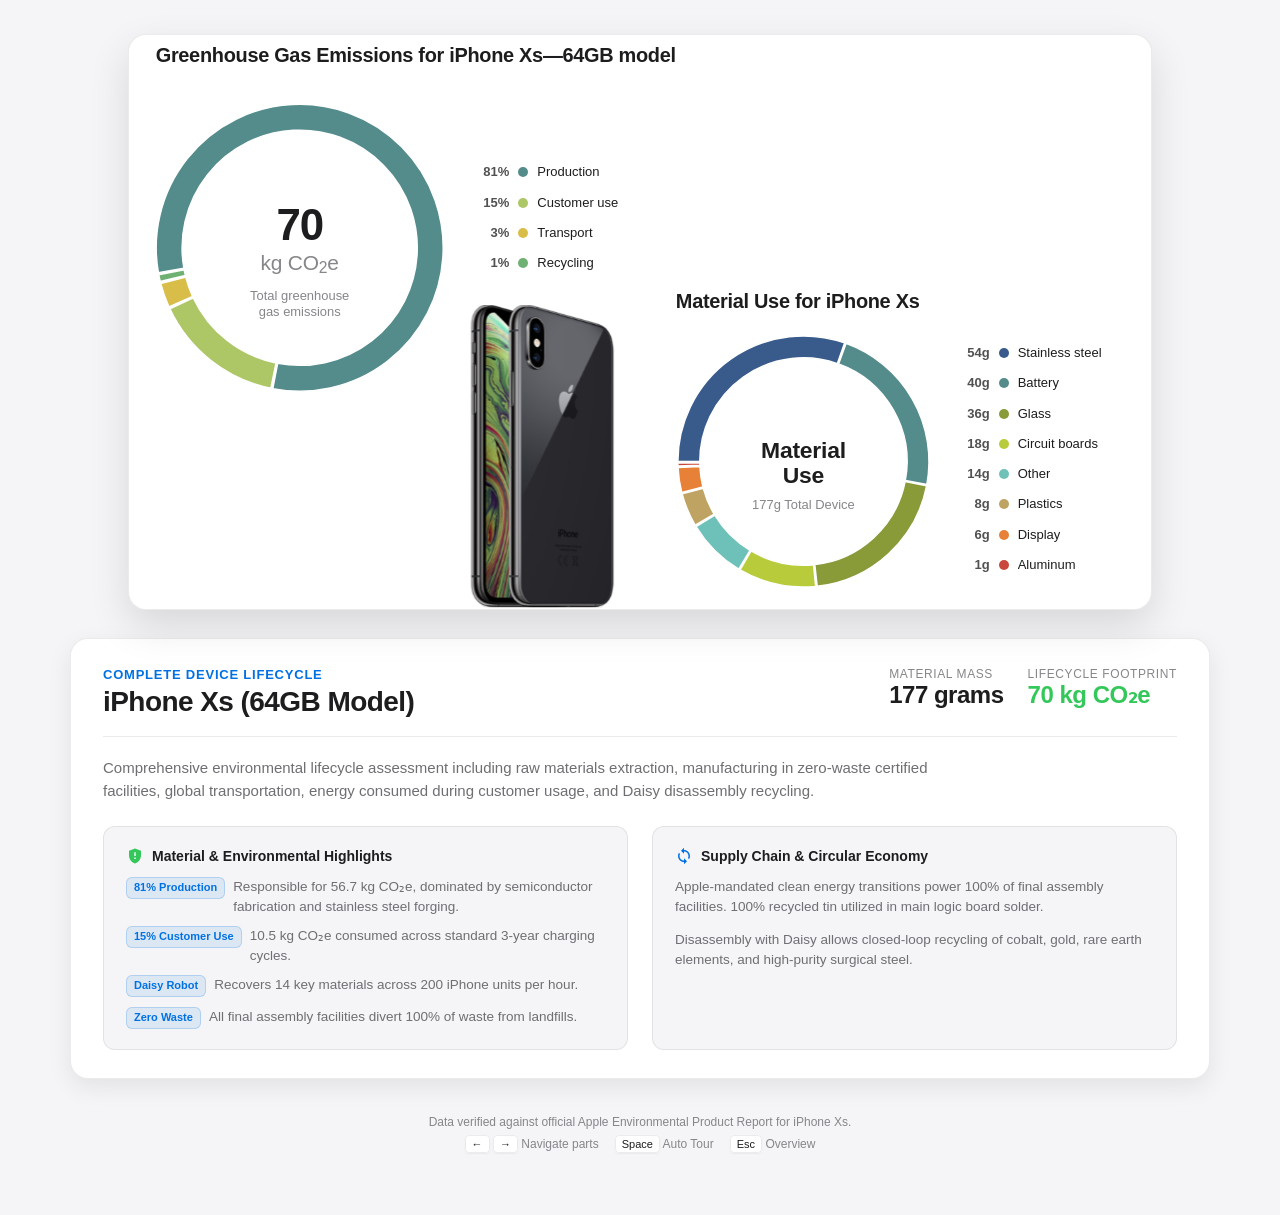
==== index.html @ a5cbe524 "feat: add interactive HTML environmental report page with SVG donut charts and phone hotspots" ====
<!DOCTYPE html>
<html lang="en">
<head>
  <meta charset="UTF-8" />
  <meta name="viewport" content="width=device-width, initial-scale=1.0" />
  <title>iPhone Xs Environmental Report — Interactive Lifecycle Assessment</title>
  <meta name="description" content="Interactive lifecycle greenhouse gas emissions and material use breakdown for iPhone Xs. Click various parts of the phone to inspect component impacts." />
  <link rel="stylesheet" href="css/style.css" />
</head>
<body>

  <!-- Main Interactive 16:9 Stage (Slide Presentation) -->
  <main class="stage-wrapper">
    <div class="stage-container" id="interactive-stage">
      <!-- High-resolution iPhone Xs hardware cutout -->
      <img class="stage-bg-image" src="assets/phone_cutout.png" alt="iPhone Xs hardware presentation cutout" />

      <!-- Interactive SVG vector layer -->
      <svg class="interactive-svg-layer" viewBox="0 0 1024 576" preserveAspectRatio="xMidYMid meet">
        <defs>
          <filter id="glow-effect" x="-20%" y="-20%" width="140%" height="140%">
            <feGaussianBlur stdDeviation="4" result="blur" />
            <feComposite in="SourceGraphic" in2="blur" operator="over" />
          </filter>
        </defs>

        <!-- Crisp Vector Chart Titles matching Apple slide typography -->
        <text class="svg-chart-title" x="26" y="27">Greenhouse Gas Emissions for iPhone Xs—64GB model</text>
        <text class="svg-chart-title" x="548" y="274">Material Use for iPhone Xs</text>

        <!-- Left Emissions Donut Chart -->
        <g id="emissions-chart-group"></g>
        <g id="emissions-center-text"></g>

        <!-- Right Materials Donut Chart -->
        <g id="materials-chart-group"></g>
        <g id="materials-center-text"></g>

        <!-- Dynamic Laser Leader Line -->
        <g id="leader-line-group"></g>

        <!-- Center Phone Interactive Clickable Contours (Hotspots) -->
        <g id="phone-hotspots-group"></g>
      </svg>

      <!-- HTML Interactive Legends Layer (Exact overlay positioning) -->
      <div class="stage-html-overlays">
        <div id="emissions-legend-container" class="legend-container" aria-label="Emissions breakdown legend">
          <!-- Populated by charts.js -->
        </div>

        <div id="materials-legend-container" class="legend-container" aria-label="Materials breakdown legend">
          <!-- Populated by charts.js -->
        </div>
      </div>

      <!-- Floating Hover Tooltip -->
      <div id="phone-part-tooltip" class="part-tooltip"></div>
    </div>
  </main>

  <!-- Deep Dive Component Inspector Drawer -->
  <section class="inspector-card" id="component-inspector" aria-live="polite">
    <header class="inspector-header">
      <div>
        <div class="inspector-category" id="inspector-category">Complete Device Lifecycle</div>
        <h2 class="inspector-title" id="inspector-title">iPhone Xs (64GB Model)</h2>
      </div>
      <div class="inspector-kpis">
        <div class="kpi-block">
          <span class="kpi-label">Material Mass</span>
          <span class="kpi-value" id="inspector-weight">177 grams</span>
        </div>
        <div class="kpi-block">
          <span class="kpi-label">Lifecycle Footprint</span>
          <span class="kpi-value" id="inspector-carbon" style="color: #34c759;">70 kg CO₂e</span>
        </div>
      </div>
    </header>

    <p class="inspector-desc" id="inspector-desc">
      Comprehensive environmental lifecycle assessment including raw materials extraction, manufacturing in zero-waste certified facilities, global transportation, energy consumed during customer usage, and Daisy disassembly recycling.
    </p>

    <div class="inspector-grid">
      <!-- Environmental & Material Highlights -->
      <div class="detail-section">
        <h3 class="section-heading">
          <svg width="18" height="18" viewBox="0 0 24 24" fill="#34c759">
            <path d="M12 2L4 5v6.09c0 5.05 3.41 9.76 8 10.91 4.59-1.15 8-5.86 8-10.91V5l-8-3zm1 14h-2v-2h2v2zm0-4h-2V7h2v5z"/>
          </svg>
          Material & Environmental Highlights
        </h3>
        <ul class="highlights-list" id="inspector-highlights">
          <!-- Populated dynamically -->
        </ul>
      </div>

      <!-- Manufacturing & Circular Economy -->
      <div class="detail-section">
        <h3 class="section-heading">
          <svg width="18" height="18" viewBox="0 0 24 24" fill="#0071e3">
            <path d="M12 4V1L8 5l4 4V6c3.31 0 6 2.69 6 6 0 1.01-.25 1.97-.7 2.8l1.46 1.46A7.93 7.93 0 0020 12c0-4.42-3.58-8-8-8zm0 14c-3.31 0-6-2.69-6-6 0-1.01.25-1.97.7-2.8L5.24 7.74A7.93 7.93 0 004 12c0 4.42 3.58 8 8 8v3l4-4-4-4v3z"/>
          </svg>
          Supply Chain & Circular Economy
        </h3>
        <p class="detail-paragraph" id="inspector-mfg">
          Apple-mandated clean energy transitions power 100% of final assembly facilities. 100% recycled tin utilized in main logic board solder.
        </p>
        <p class="detail-paragraph" id="inspector-circular">
          Disassembly with Daisy allows closed-loop recycling of cobalt, gold, rare earth elements, and high-purity surgical steel.
        </p>
      </div>
    </div>
  </section>

  <!-- Footer & Keyboard Navigation -->
  <footer class="app-footer">
    <p>Data verified against official Apple Environmental Product Report for iPhone Xs.</p>
    <div class="keyboard-hints">
      <span><kbd>←</kbd> <kbd>→</kbd> Navigate parts</span>
      <span><kbd>Space</kbd> Auto Tour</span>
      <span><kbd>Esc</kbd> Overview</span>
    </div>
  </footer>

  <!-- Scripts -->
  <script src="js/data.js"></script>
  <script src="js/charts.js"></script>
  <script src="js/phone-hotspots.js"></script>
  <script src="js/app.js"></script>
</body>
</html>
---- css/style.css ----
/* --------------------------------------------------------------------------
   Apple Environmental Report — iPhone Xs Interactive Lifecycle Experience
   Clean, modern Apple Design System with Glassmorphism and Micro-Animations
   -------------------------------------------------------------------------- */

:root {
  --apple-font: -apple-system, BlinkMacSystemFont, "SF Pro Display", "SF Pro Text", "Helvetica Neue", Helvetica, Arial, sans-serif;
  --bg-primary: #f5f5f7;
  --bg-card: #ffffff;
  --text-primary: #1d1d1f;
  --text-secondary: #6e6e73;
  --text-tertiary: #86868b;
  --apple-blue: #0071e3;
  --apple-blue-hover: #0077ed;
  --apple-green: #34c759;
  --border-light: rgba(0, 0, 0, 0.08);
  --shadow-sm: 0 2px 8px rgba(0, 0, 0, 0.04);
  --shadow-md: 0 8px 24px rgba(0, 0, 0, 0.08);
  --shadow-lg: 0 16px 40px rgba(0, 0, 0, 0.12);
  --stage-width: 1024px;
  --stage-height: 576px;
  --radius-lg: 18px;
  --radius-md: 12px;
  --radius-sm: 8px;
}

/* Studio OLED Dark Mode variables */
body.studio-dark-theme {
  --bg-primary: #0a0a0c;
  --bg-card: #151518;
  --text-primary: #f5f5f7;
  --text-secondary: #a1a1a6;
  --text-tertiary: #6e6e73;
  --border-light: rgba(255, 255, 255, 0.12);
  --shadow-md: 0 8px 30px rgba(0, 0, 0, 0.6);
}

* {
  box-sizing: border-box;
  margin: 0;
  padding: 0;
  -webkit-font-smoothing: antialiased;
}

body {
  font-family: var(--apple-font);
  background-color: var(--bg-primary);
  color: var(--text-primary);
  min-height: 100vh;
  display: flex;
  flex-direction: column;
  align-items: center;
  padding: 24px 16px 64px;
  transition: background-color 0.4s ease, color 0.4s ease;
}

/* ---------------- The Main Stage Canvas (Slide Presentation) ---------------- */
.stage-wrapper {
  width: 100%;
  max-width: 1040px;
  display: flex;
  justify-content: center;
  position: relative;
  margin: 10px auto 28px;
}

.stage-container {
  width: 100%;
  max-width: 1024px;
  aspect-ratio: 1024 / 576;
  position: relative;
  background: #ffffff;
  border-radius: var(--radius-lg);
  box-shadow: var(--shadow-lg);
  overflow: hidden;
  border: 1px solid var(--border-light);
  transition: all 0.35s ease;
}

body.studio-dark-theme .stage-container {
  background: #0f0f13;
  box-shadow: 0 20px 60px rgba(0, 0, 0, 0.8), 0 0 0 1px rgba(255, 255, 255, 0.1);
}

/* Base slide image */
.stage-bg-image {
  position: absolute;
  top: 0;
  left: 0;
  width: 100%;
  height: 100%;
  object-fit: contain;
  display: block;
  user-select: none;
  pointer-events: none;
  z-index: 1;
  transition: opacity 0.3s ease, filter 0.4s ease;
}

body.studio-dark-theme .stage-bg-image {
  filter: contrast(1.1) brightness(0.92);
}

/* Interactive SVG Layer */
.interactive-svg-layer {
  position: absolute;
  top: 0;
  left: 0;
  width: 100%;
  height: 100%;
  z-index: 5;
  pointer-events: none;
}

.interactive-svg-layer * {
  pointer-events: auto;
}

/* Backdrop Mask Plates for crisp SVG vector overlay */
.chart-mask-plate {
  fill: #ffffff;
  transition: fill 0.35s ease;
}

body.studio-dark-theme .chart-mask-plate {
  fill: #0f0f13;
}

/* Chart Title SVG Elements */
.svg-chart-title {
  font-family: var(--apple-font);
  font-size: 20px;
  font-weight: 600;
  letter-spacing: -0.015em;
  fill: var(--text-primary);
  transition: fill 0.35s ease;
}

body.studio-dark-theme .svg-chart-title {
  fill: #ffffff;
}

/* SVG Chart Slices */
.chart-slice {
  cursor: pointer;
  stroke: #ffffff;
  stroke-width: 1.5;
  transition: all 0.45s cubic-bezier(0.16, 1, 0.3, 1);
}

body.studio-dark-theme .chart-slice {
  stroke: #0f0f13;
}

.chart-slice:hover {
  filter: brightness(1.12) drop-shadow(0 0 8px rgba(0, 113, 227, 0.5));
}

.active-slice {
  stroke-width: 2.5;
  stroke: #ffffff;
  filter: drop-shadow(0 0 12px rgba(0, 113, 227, 0.65)) !important;
}

body.studio-dark-theme .active-slice {
  stroke: #0071e3;
}

/* Center Text Inside Donut Charts */
.chart-center-num {
  font-family: var(--apple-font);
  font-size: 44px;
  font-weight: 700;
  fill: #1d1d1f;
  letter-spacing: -0.03em;
  transition: fill 0.35s ease;
}

body.studio-dark-theme .chart-center-num {
  fill: #ffffff;
}

.chart-center-unit {
  font-family: var(--apple-font);
  font-size: 21px;
  font-weight: 500;
  fill: #86868b;
  letter-spacing: -0.01em;
}

.chart-center-title {
  font-family: var(--apple-font);
  font-size: 23px;
  font-weight: 600;
  fill: #1d1d1f;
  letter-spacing: -0.01em;
  transition: fill 0.35s ease;
}

body.studio-dark-theme .chart-center-title {
  fill: #ffffff;
}

.chart-center-sub {
  font-family: var(--apple-font);
  font-size: 13px;
  font-weight: 400;
  fill: #86868b;
}

.active-badge {
  font-weight: 600;
  fill: var(--apple-blue);
}

/* ---------------- Phone Hotspot Mesh Overlay ---------------- */
.phone-mesh-part {
  cursor: pointer;
  fill-opacity: 0.001; /* Invisible hit area by default */
  stroke-opacity: 0;
  stroke-width: 2.5;
  transition: all 0.3s cubic-bezier(0.16, 1, 0.3, 1);
}

.phone-mesh-part:hover,
.mesh-hovered {
  fill-opacity: 0.18 !important;
  stroke-opacity: 0.9 !important;
  filter: drop-shadow(0 0 10px currentColor);
}

.mesh-active {
  fill-opacity: 0.28 !important;
  stroke-opacity: 1 !important;
  stroke-width: 3.5 !important;
  filter: drop-shadow(0 0 16px currentColor) !important;
  animation: pulse-mesh 2.4s infinite ease-in-out;
}

@keyframes pulse-mesh {
  0% {
    fill-opacity: 0.24;
  }
  50% {
    fill-opacity: 0.42;
  }
  100% {
    fill-opacity: 0.24;
  }
}

/* ---------------- Part Hover Tooltip ---------------- */
.part-tooltip {
  position: absolute;
  pointer-events: none;
  opacity: 0;
  transform: translateY(6px);
  background: rgba(29, 29, 31, 0.88);
  backdrop-filter: blur(14px);
  -webkit-backdrop-filter: blur(14px);
  color: #ffffff;
  padding: 6px 14px;
  border-radius: 980px;
  font-size: 12px;
  font-weight: 500;
  display: flex;
  align-items: center;
  gap: 8px;
  box-shadow: 0 6px 20px rgba(0, 0, 0, 0.28);
  z-index: 100;
  transition: opacity 0.18s ease, transform 0.18s ease;
  white-space: nowrap;
}

.part-tooltip.visible {
  opacity: 1;
  transform: translateY(0);
}

.tooltip-dot {
  width: 8px;
  height: 8px;
  border-radius: 50%;
  flex-shrink: 0;
}

/* ---------------- Dynamic Legends on Stage ---------------- */
.stage-html-overlays {
  position: absolute;
  top: 0;
  left: 0;
  width: 100%;
  height: 100%;
  z-index: 6;
  pointer-events: none;
}

.legend-container {
  position: absolute;
  pointer-events: auto;
  display: flex;
  flex-direction: column;
  gap: 8px;
}

/* Left Legend positioned over Emissions Breakdown */
#emissions-legend-container {
  left: 33.5%;
  top: 22%;
  width: 21%;
}

/* Right Legend positioned over Materials Breakdown */
#materials-legend-container {
  left: 80.5%;
  top: 53.5%;
  width: 19%;
}

.legend-row {
  display: flex;
  align-items: center;
  gap: 9px;
  font-size: 13px;
  line-height: 1.25;
  color: #1d1d1f;
  transition: all 0.25s ease;
  padding: 3px 6px;
  border-radius: var(--radius-sm);
}

body.studio-dark-theme .legend-row {
  color: #f5f5f7;
}

.active-comp-row .legend-name {
  font-size: 11.5px;
  white-space: normal;
  line-height: 1.2;
}

.legend-pct,
.legend-val {
  font-weight: 600;
  width: 32px;
  text-align: right;
  flex-shrink: 0;
  color: #515154;
}

body.studio-dark-theme .legend-pct,
body.studio-dark-theme .legend-val {
  color: #a1a1a6;
}

.legend-dot {
  width: 10px;
  height: 10px;
  border-radius: 50%;
  flex-shrink: 0;
}

.legend-name {
  font-weight: 400;
  white-space: nowrap;
  overflow: hidden;
  text-overflow: ellipsis;
}

.selected-legend-row {
  background: rgba(0, 113, 227, 0.12);
  border-radius: 980px;
  padding: 4px 10px;
  transform: translateX(4px);
}

.selected-legend-row .legend-name {
  font-weight: 700;
  color: var(--apple-blue);
}

.dimmed-legend-row {
  opacity: 0.35;
}

.legend-tag {
  font-size: 10px;
  font-weight: 600;
  background: var(--apple-blue);
  color: #ffffff;
  padding: 1px 6px;
  border-radius: 8px;
  margin-left: auto;
}

.legend-header-badge {
  font-size: 12px;
  font-weight: 600;
  margin-bottom: 4px;
  text-transform: uppercase;
  letter-spacing: 0.05em;
}

/* ---------------- Interactive Component Inspector Drawer ---------------- */
.inspector-card {
  width: 100%;
  max-width: 1140px;
  background: var(--bg-card);
  border-radius: var(--radius-lg);
  padding: 28px 32px;
  box-shadow: var(--shadow-md);
  border: 1px solid var(--border-light);
  transition: all 0.35s ease;
}

.inspector-card.active-card {
  border-color: rgba(0, 113, 227, 0.4);
  box-shadow: 0 12px 36px rgba(0, 113, 227, 0.12);
}

.inspector-header {
  display: flex;
  justify-content: space-between;
  align-items: flex-start;
  margin-bottom: 20px;
  flex-wrap: wrap;
  gap: 16px;
  border-bottom: 1px solid var(--border-light);
  padding-bottom: 18px;
}

.inspector-kpis {
  display: flex;
  gap: 24px;
  flex-wrap: wrap;
}

.kpi-block {
  display: flex;
  flex-direction: column;
}

.kpi-label {
  font-size: 12px;
  font-weight: 500;
  color: var(--text-tertiary);
  text-transform: uppercase;
  letter-spacing: 0.05em;
}

.kpi-value {
  font-size: 24px;
  font-weight: 700;
  color: var(--text-primary);
  letter-spacing: -0.02em;
}

.inspector-category {
  font-size: 13px;
  font-weight: 600;
  color: var(--apple-blue);
  text-transform: uppercase;
  letter-spacing: 0.06em;
  margin-bottom: 4px;
}

.inspector-title {
  font-size: 28px;
  font-weight: 700;
  letter-spacing: -0.02em;
}

.inspector-desc {
  font-size: 15px;
  line-height: 1.5;
  color: var(--text-secondary);
  margin-bottom: 24px;
  max-width: 860px;
}

/* Inspector Grid */
.inspector-grid {
  display: grid;
  grid-template-columns: 1fr 1fr;
  gap: 24px;
}

@media (max-width: 768px) {
  .inspector-grid {
    grid-template-columns: 1fr;
  }
}

.detail-section {
  background: var(--bg-primary);
  padding: 20px 22px;
  border-radius: var(--radius-md);
  border: 1px solid var(--border-light);
}

.section-heading {
  font-size: 14px;
  font-weight: 600;
  display: flex;
  align-items: center;
  gap: 8px;
  margin-bottom: 12px;
  color: var(--text-primary);
}

.highlights-list {
  list-style: none;
  display: flex;
  flex-direction: column;
  gap: 10px;
}

.highlights-list li {
  font-size: 13.5px;
  line-height: 1.45;
  color: var(--text-secondary);
  display: flex;
  align-items: flex-start;
  gap: 8px;
}

.hl-badge {
  font-size: 11px;
  font-weight: 600;
  padding: 2px 7px;
  border-radius: 6px;
  background: rgba(0, 113, 227, 0.1);
  color: var(--apple-blue);
  border: 1px solid rgba(0, 113, 227, 0.2);
  flex-shrink: 0;
}

.detail-paragraph {
  font-size: 13.5px;
  line-height: 1.5;
  color: var(--text-secondary);
  margin-bottom: 12px;
}

.detail-paragraph:last-child {
  margin-bottom: 0;
}

/* ---------------- Footer & Keyboard Shortcuts Hint ---------------- */
.app-footer {
  margin-top: 36px;
  text-align: center;
  font-size: 12px;
  color: var(--text-tertiary);
  max-width: 600px;
}

.keyboard-hints {
  display: flex;
  justify-content: center;
  gap: 16px;
  margin-top: 8px;
}

kbd {
  background: var(--bg-card);
  border: 1px solid var(--border-light);
  border-radius: 4px;
  padding: 2px 6px;
  font-size: 11px;
  font-family: inherit;
  color: var(--text-primary);
  box-shadow: 0 1px 2px rgba(0, 0, 0, 0.05);
}

/* Responsive adjustments */
@media (max-width: 1024px) {
  body {
    padding: 16px 12px;
  }
  .brand-title {
    font-size: 22px;
  }
}
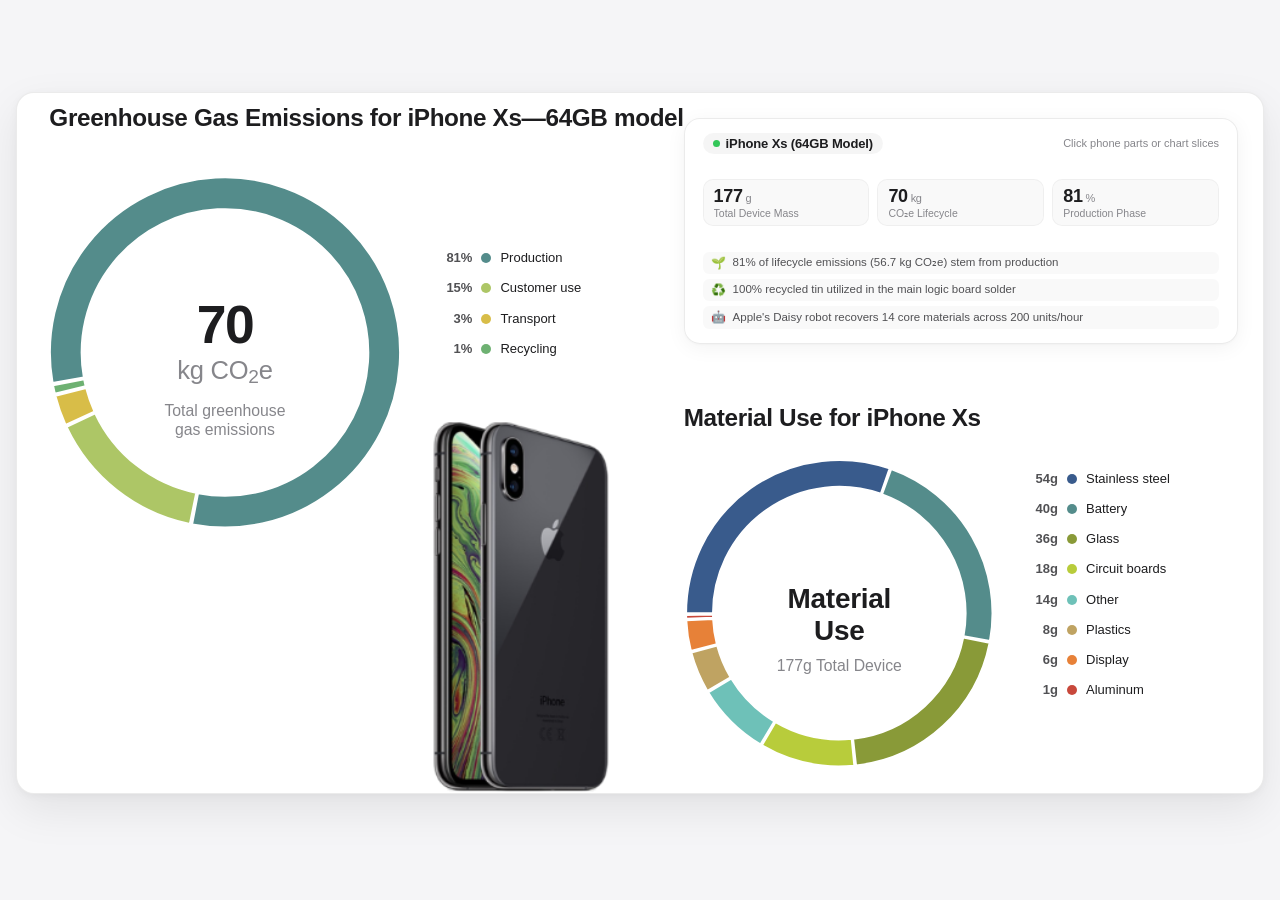
==== commit fc338916: "refactor: replace inspector drawer with top-right info card and enhance layout and animations" ====
--- a/index.html
+++ b/index.html
@@ -43,8 +43,13 @@
         <g id="phone-hotspots-group"></g>
       </svg>
 
-      <!-- HTML Interactive Legends Layer (Exact overlay positioning) -->
+      <!-- HTML Interactive Legends & Info Layer -->
       <div class="stage-html-overlays">
+        <!-- Top-Right Integrated Information Card -->
+        <div id="top-info-card" class="top-info-card" aria-live="polite">
+          <!-- Dynamically populated by app.js -->
+        </div>
+
         <div id="emissions-legend-container" class="legend-container" aria-label="Emissions breakdown legend">
           <!-- Populated by charts.js -->
         </div>
@@ -59,71 +64,6 @@
     </div>
   </main>
 
-  <!-- Deep Dive Component Inspector Drawer -->
-  <section class="inspector-card" id="component-inspector" aria-live="polite">
-    <header class="inspector-header">
-      <div>
-        <div class="inspector-category" id="inspector-category">Complete Device Lifecycle</div>
-        <h2 class="inspector-title" id="inspector-title">iPhone Xs (64GB Model)</h2>
-      </div>
-      <div class="inspector-kpis">
-        <div class="kpi-block">
-          <span class="kpi-label">Material Mass</span>
-          <span class="kpi-value" id="inspector-weight">177 grams</span>
-        </div>
-        <div class="kpi-block">
-          <span class="kpi-label">Lifecycle Footprint</span>
-          <span class="kpi-value" id="inspector-carbon" style="color: #34c759;">70 kg CO₂e</span>
-        </div>
-      </div>
-    </header>
-
-    <p class="inspector-desc" id="inspector-desc">
-      Comprehensive environmental lifecycle assessment including raw materials extraction, manufacturing in zero-waste certified facilities, global transportation, energy consumed during customer usage, and Daisy disassembly recycling.
-    </p>
-
-    <div class="inspector-grid">
-      <!-- Environmental & Material Highlights -->
-      <div class="detail-section">
-        <h3 class="section-heading">
-          <svg width="18" height="18" viewBox="0 0 24 24" fill="#34c759">
-            <path d="M12 2L4 5v6.09c0 5.05 3.41 9.76 8 10.91 4.59-1.15 8-5.86 8-10.91V5l-8-3zm1 14h-2v-2h2v2zm0-4h-2V7h2v5z"/>
-          </svg>
-          Material & Environmental Highlights
-        </h3>
-        <ul class="highlights-list" id="inspector-highlights">
-          <!-- Populated dynamically -->
-        </ul>
-      </div>
-
-      <!-- Manufacturing & Circular Economy -->
-      <div class="detail-section">
-        <h3 class="section-heading">
-          <svg width="18" height="18" viewBox="0 0 24 24" fill="#0071e3">
-            <path d="M12 4V1L8 5l4 4V6c3.31 0 6 2.69 6 6 0 1.01-.25 1.97-.7 2.8l1.46 1.46A7.93 7.93 0 0020 12c0-4.42-3.58-8-8-8zm0 14c-3.31 0-6-2.69-6-6 0-1.01.25-1.97.7-2.8L5.24 7.74A7.93 7.93 0 004 12c0 4.42 3.58 8 8 8v3l4-4-4-4v3z"/>
-          </svg>
-          Supply Chain & Circular Economy
-        </h3>
-        <p class="detail-paragraph" id="inspector-mfg">
-          Apple-mandated clean energy transitions power 100% of final assembly facilities. 100% recycled tin utilized in main logic board solder.
-        </p>
-        <p class="detail-paragraph" id="inspector-circular">
-          Disassembly with Daisy allows closed-loop recycling of cobalt, gold, rare earth elements, and high-purity surgical steel.
-        </p>
-      </div>
-    </div>
-  </section>
-
-  <!-- Footer & Keyboard Navigation -->
-  <footer class="app-footer">
-    <p>Data verified against official Apple Environmental Product Report for iPhone Xs.</p>
-    <div class="keyboard-hints">
-      <span><kbd>←</kbd> <kbd>→</kbd> Navigate parts</span>
-      <span><kbd>Space</kbd> Auto Tour</span>
-      <span><kbd>Esc</kbd> Overview</span>
-    </div>
-  </footer>
-
   <!-- Scripts -->
   <script src="js/data.js"></script>
   <script src="js/charts.js"></script>
--- a/css/style.css
+++ b/css/style.css
@@ -50,28 +50,30 @@
   display: flex;
   flex-direction: column;
   align-items: center;
-  padding: 24px 16px 64px;
+  justify-content: center;
+  padding: 12px 16px;
+  overflow-x: hidden;
   transition: background-color 0.4s ease, color 0.4s ease;
 }
 
 /* ---------------- The Main Stage Canvas (Slide Presentation) ---------------- */
 .stage-wrapper {
   width: 100%;
-  max-width: 1040px;
+  max-width: 1260px;
   display: flex;
   justify-content: center;
   position: relative;
-  margin: 10px auto 28px;
+  margin: 6px auto 20px;
 }
 
 .stage-container {
   width: 100%;
-  max-width: 1024px;
+  max-width: 1260px;
   aspect-ratio: 1024 / 576;
   position: relative;
   background: #ffffff;
   border-radius: var(--radius-lg);
-  box-shadow: var(--shadow-lg);
+  box-shadow: 0 16px 44px rgba(0, 0, 0, 0.08), 0 2px 8px rgba(0, 0, 0, 0.04);
   overflow: hidden;
   border: 1px solid var(--border-light);
   transition: all 0.35s ease;
@@ -401,184 +403,315 @@
   letter-spacing: 0.05em;
 }
 
-/* ---------------- Interactive Component Inspector Drawer ---------------- */
-.inspector-card {
-  width: 100%;
-  max-width: 1140px;
-  background: var(--bg-card);
-  border-radius: var(--radius-lg);
-  padding: 28px 32px;
-  box-shadow: var(--shadow-md);
-  border: 1px solid var(--border-light);
-  transition: all 0.35s ease;
-}
-
-.inspector-card.active-card {
-  border-color: rgba(0, 113, 227, 0.4);
-  box-shadow: 0 12px 36px rgba(0, 113, 227, 0.12);
-}
-
-.inspector-header {
-  display: flex;
+/* ---------------- Top-Right Integrated Info Card ---------------- */
+.top-info-card {
+  position: absolute;
+  left: 53.5%;
+  top: 3.5%;
+  width: 44.5%;
+  height: 39%;
+  max-height: 226px;
+  background: rgba(255, 255, 255, 0.9);
+  backdrop-filter: blur(20px);
+  -webkit-backdrop-filter: blur(20px);
+  border: 1px solid rgba(0, 0, 0, 0.08);
+  border-radius: 16px;
+  box-shadow: 0 4px 20px rgba(0, 0, 0, 0.05), 0 1px 3px rgba(0, 0, 0, 0.03);
+  padding: 14px 18px;
+  display: flex;
+  flex-direction: column;
   justify-content: space-between;
-  align-items: flex-start;
-  margin-bottom: 20px;
-  flex-wrap: wrap;
-  gap: 16px;
-  border-bottom: 1px solid var(--border-light);
-  padding-bottom: 18px;
-}
-
-.inspector-kpis {
-  display: flex;
-  gap: 24px;
-  flex-wrap: wrap;
-}
-
-.kpi-block {
-  display: flex;
-  flex-direction: column;
-}
-
-.kpi-label {
-  font-size: 12px;
+  pointer-events: auto;
+  transition: all 0.35s cubic-bezier(0.16, 1, 0.3, 1);
+  overflow: hidden;
+  z-index: 10;
+}
+
+body.studio-dark-theme .top-info-card {
+  background: rgba(21, 21, 24, 0.9);
+  border-color: rgba(255, 255, 255, 0.12);
+  box-shadow: 0 4px 24px rgba(0, 0, 0, 0.4);
+}
+
+.top-info-card.anim-update {
+  animation: card-reveal 0.35s cubic-bezier(0.16, 1, 0.3, 1);
+}
+
+@keyframes card-reveal {
+  0% {
+    opacity: 0.3;
+    transform: translateY(-4px);
+  }
+  100% {
+    opacity: 1;
+    transform: translateY(0);
+  }
+}
+
+.info-card-header {
+  display: flex;
+  justify-content: space-between;
+  align-items: center;
+  margin-bottom: 8px;
+}
+
+.info-badge {
+  display: inline-flex;
+  align-items: center;
+  gap: 6px;
+  font-size: 13px;
+  font-weight: 700;
+  color: #1d1d1f;
+  letter-spacing: -0.01em;
+  background: rgba(0, 0, 0, 0.04);
+  padding: 3px 10px;
+  border-radius: 980px;
+  transition: all 0.25s ease;
+}
+
+body.studio-dark-theme .info-badge {
+  color: #f5f5f7;
+  background: rgba(255, 255, 255, 0.08);
+}
+
+.info-badge-dot {
+  width: 7px;
+  height: 7px;
+  border-radius: 50%;
+  background: var(--apple-green);
+  transition: background-color 0.25s ease;
+}
+
+.info-hint {
+  font-size: 11px;
+  color: #86868b;
   font-weight: 500;
-  color: var(--text-tertiary);
-  text-transform: uppercase;
-  letter-spacing: 0.05em;
-}
-
-.kpi-value {
-  font-size: 24px;
-  font-weight: 700;
-  color: var(--text-primary);
-  letter-spacing: -0.02em;
-}
-
-.inspector-category {
-  font-size: 13px;
-  font-weight: 600;
-  color: var(--apple-blue);
-  text-transform: uppercase;
-  letter-spacing: 0.06em;
-  margin-bottom: 4px;
-}
-
-.inspector-title {
-  font-size: 28px;
-  font-weight: 700;
-  letter-spacing: -0.02em;
-}
-
-.inspector-desc {
-  font-size: 15px;
-  line-height: 1.5;
-  color: var(--text-secondary);
-  margin-bottom: 24px;
-  max-width: 860px;
-}
-
-/* Inspector Grid */
-.inspector-grid {
-  display: grid;
-  grid-template-columns: 1fr 1fr;
-  gap: 24px;
-}
-
-@media (max-width: 768px) {
-  .inspector-grid {
-    grid-template-columns: 1fr;
-  }
-}
-
-.detail-section {
-  background: var(--bg-primary);
-  padding: 20px 22px;
-  border-radius: var(--radius-md);
-  border: 1px solid var(--border-light);
-}
-
-.section-heading {
-  font-size: 14px;
-  font-weight: 600;
-  display: flex;
-  align-items: center;
-  gap: 8px;
-  margin-bottom: 12px;
-  color: var(--text-primary);
-}
-
-.highlights-list {
-  list-style: none;
-  display: flex;
-  flex-direction: column;
-  gap: 10px;
-}
-
-.highlights-list li {
-  font-size: 13.5px;
-  line-height: 1.45;
-  color: var(--text-secondary);
-  display: flex;
-  align-items: flex-start;
-  gap: 8px;
-}
-
-.hl-badge {
+}
+
+.info-reset-btn {
+  font-family: inherit;
+  cursor: pointer;
+  border: 1px solid rgba(0, 0, 0, 0.1);
+  background: #ffffff;
+  border-radius: 980px;
+  padding: 3px 10px;
   font-size: 11px;
   font-weight: 600;
-  padding: 2px 7px;
+  color: #6e6e73;
+  display: flex;
+  align-items: center;
+  gap: 4px;
+  box-shadow: 0 1px 3px rgba(0, 0, 0, 0.05);
+  transition: all 0.2s ease;
+}
+
+body.studio-dark-theme .info-reset-btn {
+  background: #2c2c2e;
+  color: #f5f5f7;
+  border-color: rgba(255, 255, 255, 0.15);
+}
+
+.info-reset-btn:hover {
+  background: #f5f5f7;
+  color: #1d1d1f;
+  border-color: rgba(0, 0, 0, 0.2);
+  transform: scale(1.03);
+}
+
+.info-kpi-row {
+  display: grid;
+  grid-template-columns: 1fr 1fr 1fr;
+  gap: 8px;
+  margin-bottom: 8px;
+}
+
+.info-kpi-box {
+  background: rgba(0, 0, 0, 0.025);
+  border: 1px solid rgba(0, 0, 0, 0.04);
+  border-radius: 10px;
+  padding: 6px 10px;
+  display: flex;
+  flex-direction: column;
+  transition: all 0.22s ease;
+}
+
+body.studio-dark-theme .info-kpi-box {
+  background: rgba(255, 255, 255, 0.04);
+  border-color: rgba(255, 255, 255, 0.06);
+}
+
+.info-kpi-box:hover {
+  background: rgba(0, 113, 227, 0.05);
+  border-color: rgba(0, 113, 227, 0.2);
+  transform: translateY(-1px);
+}
+
+.kpi-val {
+  font-size: 18px;
+  font-weight: 700;
+  color: #1d1d1f;
+  letter-spacing: -0.02em;
+  display: flex;
+  align-items: baseline;
+  gap: 1px;
+  animation: kpi-pop 0.3s cubic-bezier(0.16, 1, 0.3, 1);
+}
+
+@keyframes kpi-pop {
+  0% {
+    transform: scale(0.92);
+    opacity: 0.5;
+  }
+  100% {
+    transform: scale(1);
+    opacity: 1;
+  }
+}
+
+body.studio-dark-theme .kpi-val {
+  color: #f5f5f7;
+}
+
+.kpi-val small {
+  font-size: 11px;
+  font-weight: 500;
+  color: #86868b;
+  margin-left: 2px;
+}
+
+.kpi-sub {
+  font-size: 10.5px;
+  color: #86868b;
+  font-weight: 500;
+  white-space: nowrap;
+  overflow: hidden;
+  text-overflow: ellipsis;
+}
+
+.info-key-facts {
+  display: flex;
+  flex-direction: column;
+  gap: 5px;
+}
+
+.fact-pill {
+  font-size: 11.5px;
+  line-height: 1.35;
+  color: #515154;
+  display: flex;
+  align-items: center;
+  gap: 7px;
+  background: rgba(0, 0, 0, 0.025);
+  padding: 3px 8px;
   border-radius: 6px;
-  background: rgba(0, 113, 227, 0.1);
-  color: var(--apple-blue);
-  border: 1px solid rgba(0, 113, 227, 0.2);
+  transition: all 0.2s ease;
+  white-space: nowrap;
+  overflow: hidden;
+  text-overflow: ellipsis;
+  animation: fact-slide 0.35s cubic-bezier(0.16, 1, 0.3, 1) both;
+}
+
+@keyframes fact-slide {
+  from {
+    opacity: 0;
+    transform: translateX(-8px);
+  }
+  to {
+    opacity: 1;
+    transform: translateX(0);
+  }
+}
+
+body.studio-dark-theme .fact-pill {
+  color: #a1a1a6;
+  background: rgba(255, 255, 255, 0.04);
+}
+
+.fact-pill:hover {
+  background: rgba(0, 113, 227, 0.08);
+  color: #1d1d1f;
+  transform: translateX(3px);
+}
+
+body.studio-dark-theme .fact-pill:hover {
+  color: #ffffff;
+}
+
+.fact-icon {
+  font-size: 12px;
   flex-shrink: 0;
 }
 
-.detail-paragraph {
-  font-size: 13.5px;
-  line-height: 1.5;
-  color: var(--text-secondary);
-  margin-bottom: 12px;
-}
-
-.detail-paragraph:last-child {
-  margin-bottom: 0;
-}
-
-/* ---------------- Footer & Keyboard Shortcuts Hint ---------------- */
-.app-footer {
-  margin-top: 36px;
-  text-align: center;
-  font-size: 12px;
-  color: var(--text-tertiary);
-  max-width: 600px;
-}
-
-.keyboard-hints {
-  display: flex;
-  justify-content: center;
-  gap: 16px;
-  margin-top: 8px;
-}
-
-kbd {
-  background: var(--bg-card);
-  border: 1px solid var(--border-light);
-  border-radius: 4px;
-  padding: 2px 6px;
-  font-size: 11px;
-  font-family: inherit;
-  color: var(--text-primary);
-  box-shadow: 0 1px 2px rgba(0, 0, 0, 0.05);
-}
-
-/* Responsive adjustments */
-@media (max-width: 1024px) {
-  body {
-    padding: 16px 12px;
-  }
-  .brand-title {
-    font-size: 22px;
-  }
-}
+/* ---------------- Dynamic Leader Line Animation ---------------- */
+.leader-line-animated .laser-flow-line {
+  stroke-dasharray: 6 3;
+  animation: laser-flow 1.2s linear infinite;
+}
+
+@keyframes laser-flow {
+  to {
+    stroke-dashoffset: -18;
+  }
+}
+
+.laser-origin-ping {
+  animation: radar-ping 1.8s cubic-bezier(0, 0.2, 0.8, 1) infinite;
+  transform-origin: center;
+}
+
+@keyframes radar-ping {
+  0% {
+    transform: scale(0.6);
+    opacity: 0.8;
+  }
+  60% {
+    transform: scale(2.2);
+    opacity: 0.15;
+  }
+  100% {
+    transform: scale(3.0);
+    opacity: 0;
+  }
+}
+
+/* ---------------- Enhanced Slice Hover & Pop Animation ---------------- */
+.chart-slice {
+  cursor: pointer;
+  stroke: #ffffff;
+  stroke-width: 1.5;
+  transform-origin: 676px 428px;
+  transition: all 0.4s cubic-bezier(0.16, 1, 0.3, 1);
+}
+
+.emissions-slice {
+  transform-origin: 170.5px 213.5px;
+}
+
+.chart-slice:hover,
+.slice-hover-highlight {
+  filter: brightness(1.2) drop-shadow(0 0 10px rgba(0, 113, 227, 0.6)) !important;
+  stroke-width: 2.5 !important;
+  stroke: #ffffff !important;
+}
+
+.active-slice {
+  stroke-width: 2.5;
+  stroke: #ffffff;
+  filter: drop-shadow(0 0 14px currentColor) !important;
+  animation: slice-active-pulse 2.2s infinite ease-in-out;
+}
+
+@keyframes slice-active-pulse {
+  0%, 100% {
+    filter: drop-shadow(0 0 10px currentColor);
+  }
+  50% {
+    filter: drop-shadow(0 0 18px currentColor);
+  }
+}
+
+.legend-row-hovered {
+  background: rgba(0, 113, 227, 0.08) !important;
+  border-radius: 980px !important;
+  transform: translateX(4px) !important;
+}
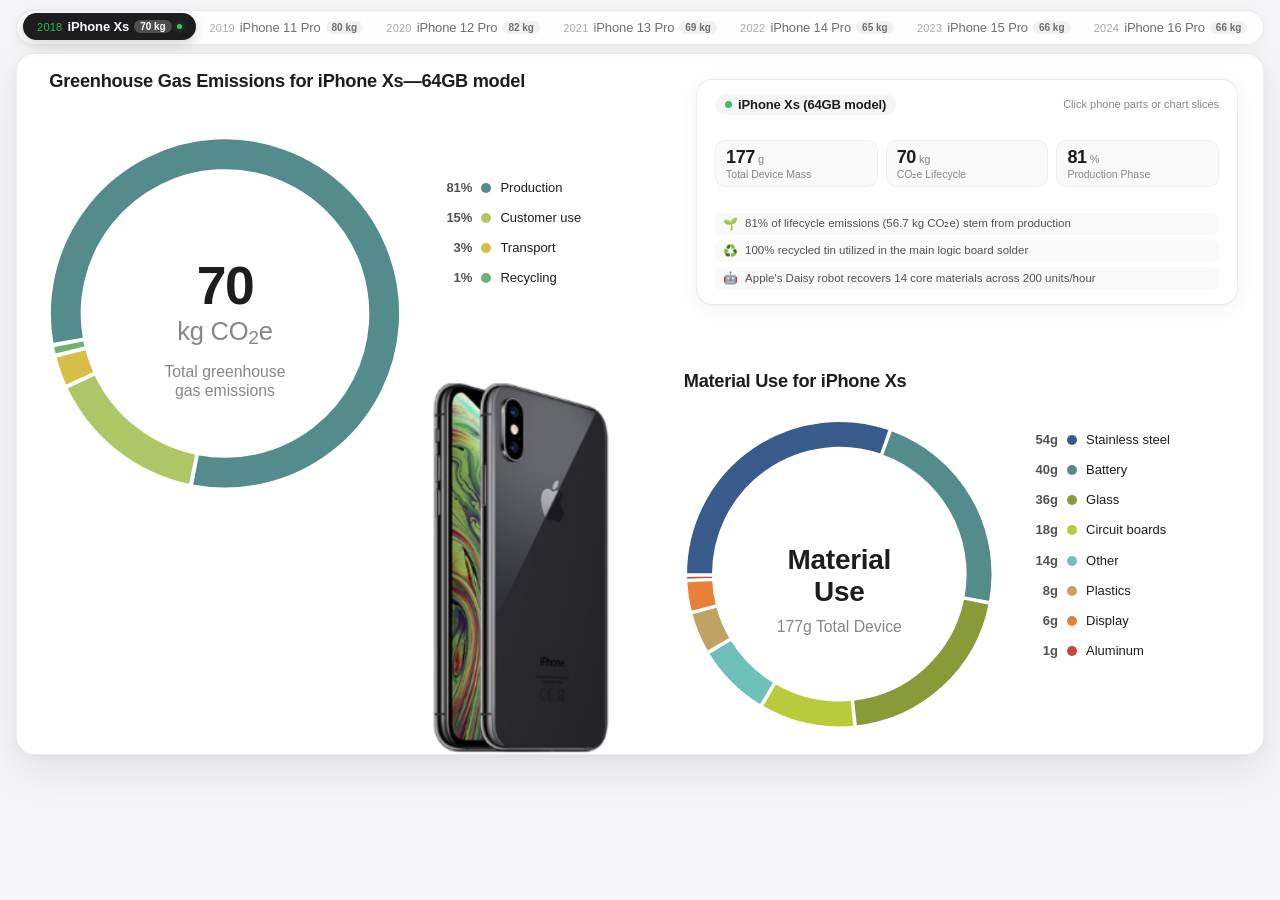
==== commit 897470ba: "feat: add interactive iPhone model evolution timeline navigation and dynamic asset scaling" ====
--- a/index.html
+++ b/index.html
@@ -9,11 +9,18 @@
 </head>
 <body>
 
+  <!-- Timeline Navigation Bar: iPhone Evolution from Xs (2018) to 16 Pro (2024) -->
+  <header class="timeline-header" aria-label="iPhone Model Evolution Timeline">
+    <nav class="timeline-bar" id="timeline-bar" role="tablist" aria-label="Select iPhone Model">
+      <!-- Populated dynamically by app.js -->
+    </nav>
+  </header>
+
   <!-- Main Interactive 16:9 Stage (Slide Presentation) -->
   <main class="stage-wrapper">
     <div class="stage-container" id="interactive-stage">
-      <!-- High-resolution iPhone Xs hardware cutout -->
-      <img class="stage-bg-image" src="assets/phone_cutout.png" alt="iPhone Xs hardware presentation cutout" />
+      <!-- High-resolution iPhone hardware presentation cutout -->
+      <img class="stage-bg-image" id="stage-phone-img" src="assets/phone_xs.png" alt="iPhone hardware presentation cutout" />
 
       <!-- Interactive SVG vector layer -->
       <svg class="interactive-svg-layer" viewBox="0 0 1024 576" preserveAspectRatio="xMidYMid meet">
@@ -25,8 +32,8 @@
         </defs>
 
         <!-- Crisp Vector Chart Titles matching Apple slide typography -->
-        <text class="svg-chart-title" x="26" y="27">Greenhouse Gas Emissions for iPhone Xs—64GB model</text>
-        <text class="svg-chart-title" x="548" y="274">Material Use for iPhone Xs</text>
+        <text class="svg-chart-title" id="emissions-chart-title" x="26" y="27">Greenhouse Gas Emissions for iPhone Xs—64GB model</text>
+        <text class="svg-chart-title" id="materials-chart-title" x="548" y="274">Material Use for iPhone Xs</text>
 
         <!-- Left Emissions Donut Chart -->
         <g id="emissions-chart-group"></g>
--- a/css/style.css
+++ b/css/style.css
@@ -50,10 +50,132 @@
   display: flex;
   flex-direction: column;
   align-items: center;
-  justify-content: center;
-  padding: 12px 16px;
+  justify-content: flex-start;
+  padding: 10px 16px 16px;
   overflow-x: hidden;
   transition: background-color 0.4s ease, color 0.4s ease;
+}
+
+/* ---------------- Apple Model Evolution Timeline Navigation ---------------- */
+.timeline-header {
+  width: 100%;
+  max-width: 1260px;
+  display: flex;
+  justify-content: center;
+  align-items: center;
+  margin: 0 auto 8px;
+  z-index: 20;
+}
+
+.timeline-bar {
+  display: flex;
+  align-items: center;
+  background: rgba(255, 255, 255, 0.88);
+  backdrop-filter: blur(20px);
+  -webkit-backdrop-filter: blur(20px);
+  border: 1px solid rgba(0, 0, 0, 0.08);
+  border-radius: 980px;
+  padding: 3px 6px;
+  box-shadow: 0 4px 18px rgba(0, 0, 0, 0.04), 0 1px 3px rgba(0, 0, 0, 0.02);
+  gap: 4px;
+  width: 100%;
+  max-width: 1260px;
+  justify-content: space-between;
+  user-select: none;
+}
+
+body.studio-dark-theme .timeline-bar {
+  background: rgba(26, 26, 30, 0.88);
+  border-color: rgba(255, 255, 255, 0.12);
+  box-shadow: 0 6px 24px rgba(0, 0, 0, 0.4);
+}
+
+.timeline-node {
+  flex: 1;
+  display: inline-flex;
+  align-items: center;
+  justify-content: center;
+  gap: 5px;
+  padding: 6px 8px;
+  border-radius: 980px;
+  border: none;
+  background: transparent;
+  color: var(--text-secondary);
+  font-family: var(--apple-font);
+  font-size: 12.5px;
+  font-weight: 500;
+  cursor: pointer;
+  transition: all 0.28s cubic-bezier(0.16, 1, 0.3, 1);
+  white-space: nowrap;
+  outline: none;
+  position: relative;
+}
+
+.timeline-node:hover {
+  color: var(--text-primary);
+  background: rgba(0, 0, 0, 0.04);
+  transform: translateY(-1px);
+}
+
+body.studio-dark-theme .timeline-node:hover {
+  background: rgba(255, 255, 255, 0.08);
+  color: #ffffff;
+}
+
+.timeline-node.active {
+  background: #1d1d1f;
+  color: #ffffff;
+  font-weight: 600;
+  box-shadow: 0 3px 12px rgba(0, 0, 0, 0.18);
+  transform: translateY(-1px);
+}
+
+body.studio-dark-theme .timeline-node.active {
+  background: #2c2c30;
+  color: #ffffff;
+  box-shadow: 0 4px 16px rgba(0, 0, 0, 0.6);
+}
+
+.timeline-node .t-year {
+  font-size: 11px;
+  font-weight: 500;
+  opacity: 0.6;
+  letter-spacing: 0.02em;
+}
+
+.timeline-node.active .t-year {
+  opacity: 0.9;
+  color: #34c759;
+}
+
+.timeline-node .t-name {
+  font-size: 13px;
+  letter-spacing: -0.01em;
+}
+
+.timeline-node .t-co2 {
+  font-size: 10px;
+  font-weight: 600;
+  padding: 1px 6px;
+  border-radius: 980px;
+  background: rgba(0, 0, 0, 0.05);
+  color: var(--text-secondary);
+  letter-spacing: 0;
+  transition: all 0.28s ease;
+}
+
+.timeline-node.active .t-co2 {
+  background: rgba(255, 255, 255, 0.22);
+  color: #ffffff;
+}
+
+.timeline-node .t-dot {
+  width: 5px;
+  height: 5px;
+  border-radius: 50%;
+  background: #34c759;
+  display: inline-block;
+  box-shadow: 0 0 6px rgba(52, 199, 89, 0.6);
 }
 
 /* ---------------- The Main Stage Canvas (Slide Presentation) ---------------- */
@@ -63,7 +185,7 @@
   display: flex;
   justify-content: center;
   position: relative;
-  margin: 6px auto 20px;
+  margin: 0 auto 16px;
 }
 
 .stage-container {
@@ -96,7 +218,12 @@
   user-select: none;
   pointer-events: none;
   z-index: 1;
-  transition: opacity 0.3s ease, filter 0.4s ease;
+  transition: opacity 0.25s ease, filter 0.4s ease, transform 0.3s cubic-bezier(0.16, 1, 0.3, 1);
+}
+
+.stage-bg-image.phone-fade-out {
+  opacity: 0;
+  transform: scale(0.985);
 }
 
 body.studio-dark-theme .stage-bg-image {
@@ -131,7 +258,7 @@
 /* Chart Title SVG Elements */
 .svg-chart-title {
   font-family: var(--apple-font);
-  font-size: 20px;
+  font-size: 15px;
   font-weight: 600;
   letter-spacing: -0.015em;
   fill: var(--text-primary);
@@ -308,8 +435,9 @@
 /* Left Legend positioned over Emissions Breakdown */
 #emissions-legend-container {
   left: 33.5%;
-  top: 22%;
-  width: 21%;
+  top: 17.5%;
+  width: 15.5%;
+  max-width: 160px;
 }
 
 /* Right Legend positioned over Materials Breakdown */
@@ -406,9 +534,9 @@
 /* ---------------- Top-Right Integrated Info Card ---------------- */
 .top-info-card {
   position: absolute;
-  left: 53.5%;
+  left: 54.5%;
   top: 3.5%;
-  width: 44.5%;
+  width: 43.5%;
   height: 39%;
   max-height: 226px;
   background: rgba(255, 255, 255, 0.9);
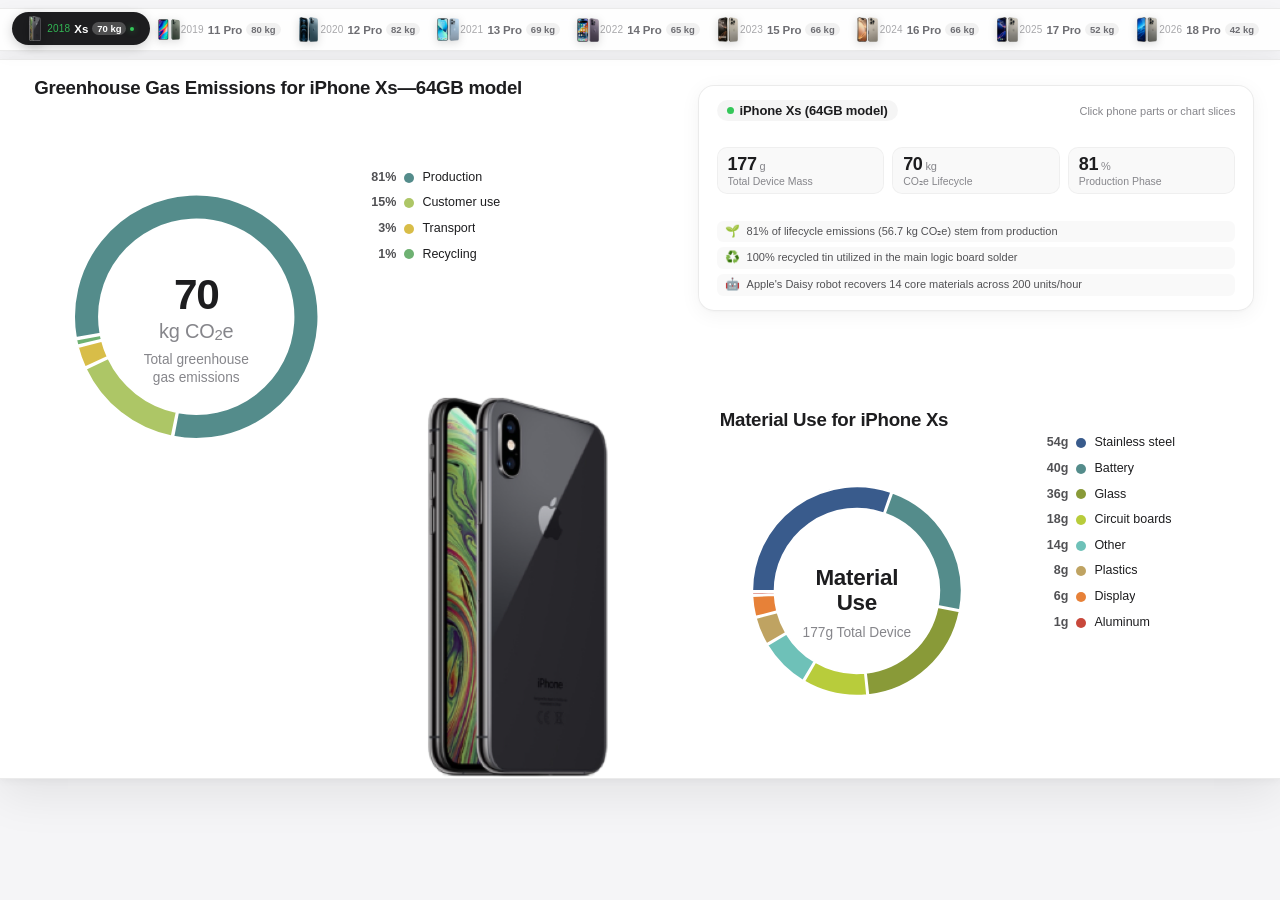
==== commit 0a5b25c0: "feat: add data, assets, and UI support for iPhone 17 Pro and 18 Pro models" ====
--- a/index.html
+++ b/index.html
@@ -9,9 +9,9 @@
 </head>
 <body>
 
-  <!-- Timeline Navigation Bar: iPhone Evolution from Xs (2018) to 16 Pro (2024) -->
-  <header class="timeline-header" aria-label="iPhone Model Evolution Timeline">
-    <nav class="timeline-bar" id="timeline-bar" role="tablist" aria-label="Select iPhone Model">
+  <!-- Timeline Navigation Bar: Evolution from Xs (2018) to 16 Pro (2024) -->
+  <header class="timeline-header" aria-label="Model Evolution Timeline">
+    <nav class="timeline-bar" id="timeline-bar" role="tablist" aria-label="Select Model">
       <!-- Populated dynamically by app.js -->
     </nav>
   </header>
@@ -33,7 +33,7 @@
 
         <!-- Crisp Vector Chart Titles matching Apple slide typography -->
         <text class="svg-chart-title" id="emissions-chart-title" x="26" y="27">Greenhouse Gas Emissions for iPhone Xs—64GB model</text>
-        <text class="svg-chart-title" id="materials-chart-title" x="548" y="274">Material Use for iPhone Xs</text>
+        <text class="svg-chart-title" id="materials-chart-title" x="576" y="294">Material Use for iPhone Xs</text>
 
         <!-- Left Emissions Donut Chart -->
         <g id="emissions-chart-group"></g>
--- a/css/style.css
+++ b/css/style.css
@@ -51,7 +51,7 @@
   flex-direction: column;
   align-items: center;
   justify-content: flex-start;
-  padding: 10px 16px 16px;
+  padding: 8px 0 16px;
   overflow-x: hidden;
   transition: background-color 0.4s ease, color 0.4s ease;
 }
@@ -59,12 +59,13 @@
 /* ---------------- Apple Model Evolution Timeline Navigation ---------------- */
 .timeline-header {
   width: 100%;
-  max-width: 1260px;
   display: flex;
   justify-content: center;
   align-items: center;
-  margin: 0 auto 8px;
-  z-index: 20;
+  margin: 0 0 8px;
+  padding: 0;
+  z-index: 50;
+  overflow: visible;
 }
 
 .timeline-bar {
@@ -74,14 +75,17 @@
   backdrop-filter: blur(20px);
   -webkit-backdrop-filter: blur(20px);
   border: 1px solid rgba(0, 0, 0, 0.08);
-  border-radius: 980px;
-  padding: 3px 6px;
+  border-radius: 0;
+  border-left: none;
+  border-right: none;
+  padding: 4px 12px;
   box-shadow: 0 4px 18px rgba(0, 0, 0, 0.04), 0 1px 3px rgba(0, 0, 0, 0.02);
-  gap: 4px;
+  gap: 2px;
   width: 100%;
-  max-width: 1260px;
   justify-content: space-between;
   user-select: none;
+  overflow: visible;
+  position: relative;
 }
 
 body.studio-dark-theme .timeline-bar {
@@ -95,20 +99,21 @@
   display: inline-flex;
   align-items: center;
   justify-content: center;
-  gap: 5px;
-  padding: 6px 8px;
+  gap: 4px;
+  padding: 4px 5px;
   border-radius: 980px;
   border: none;
   background: transparent;
   color: var(--text-secondary);
   font-family: var(--apple-font);
-  font-size: 12.5px;
+  font-size: 11.5px;
   font-weight: 500;
   cursor: pointer;
   transition: all 0.28s cubic-bezier(0.16, 1, 0.3, 1);
   white-space: nowrap;
   outline: none;
   position: relative;
+  overflow: visible;
 }
 
 .timeline-node:hover {
@@ -136,8 +141,52 @@
   box-shadow: 0 4px 16px rgba(0, 0, 0, 0.6);
 }
 
+/* Little Phone Thumbnail & Interactive Hover Magnification */
+.timeline-thumb-wrapper {
+  width: 16px;
+  height: 25px;
+  display: flex;
+  align-items: center;
+  justify-content: center;
+  position: relative;
+  overflow: visible;
+  flex-shrink: 0;
+}
+
+.timeline-thumb {
+  height: 25px;
+  width: auto;
+  max-width: 22px;
+  object-fit: contain;
+  display: block;
+  pointer-events: none;
+  filter: drop-shadow(0 2px 4px rgba(0, 0, 0, 0.16));
+  transform-origin: center center;
+  transition: transform 0.32s cubic-bezier(0.34, 1.56, 0.64, 1),
+              filter 0.32s ease;
+  position: relative;
+  z-index: 2;
+}
+
+/* Make phone appear larger when user hovers over the timeline node */
+.timeline-node:hover .timeline-thumb {
+  transform: scale(2.2);
+  filter: drop-shadow(0 6px 18px rgba(0, 0, 0, 0.32));
+  z-index: 100;
+}
+
+.timeline-node.active .timeline-thumb {
+  filter: drop-shadow(0 3px 6px rgba(0, 0, 0, 0.28));
+}
+
+.timeline-node.active:hover .timeline-thumb {
+  transform: scale(2.3);
+  filter: drop-shadow(0 8px 22px rgba(0, 0, 0, 0.45));
+  z-index: 100;
+}
+
 .timeline-node .t-year {
-  font-size: 11px;
+  font-size: 10px;
   font-weight: 500;
   opacity: 0.6;
   letter-spacing: 0.02em;
@@ -149,14 +198,15 @@
 }
 
 .timeline-node .t-name {
-  font-size: 13px;
+  font-size: 11.5px;
+  font-weight: 600;
   letter-spacing: -0.01em;
 }
 
 .timeline-node .t-co2 {
-  font-size: 10px;
-  font-weight: 600;
-  padding: 1px 6px;
+  font-size: 9.5px;
+  font-weight: 600;
+  padding: 1px 5px;
   border-radius: 980px;
   background: rgba(0, 0, 0, 0.05);
   color: var(--text-secondary);
@@ -170,8 +220,8 @@
 }
 
 .timeline-node .t-dot {
-  width: 5px;
-  height: 5px;
+  width: 4px;
+  height: 4px;
   border-radius: 50%;
   background: #34c759;
   display: inline-block;
@@ -181,23 +231,25 @@
 /* ---------------- The Main Stage Canvas (Slide Presentation) ---------------- */
 .stage-wrapper {
   width: 100%;
-  max-width: 1260px;
   display: flex;
   justify-content: center;
   position: relative;
-  margin: 0 auto 16px;
+  margin: 0 0 16px;
+  padding: 0;
 }
 
 .stage-container {
   width: 100%;
-  max-width: 1260px;
   aspect-ratio: 1024 / 576;
   position: relative;
   background: #ffffff;
-  border-radius: var(--radius-lg);
+  border-radius: 0;
   box-shadow: 0 16px 44px rgba(0, 0, 0, 0.08), 0 2px 8px rgba(0, 0, 0, 0.04);
   overflow: hidden;
-  border: 1px solid var(--border-light);
+  border-top: 1px solid var(--border-light);
+  border-bottom: 1px solid var(--border-light);
+  border-left: none;
+  border-right: none;
   transition: all 0.35s ease;
 }
 
@@ -298,7 +350,7 @@
 /* Center Text Inside Donut Charts */
 .chart-center-num {
   font-family: var(--apple-font);
-  font-size: 44px;
+  font-size: 34px;
   font-weight: 700;
   fill: #1d1d1f;
   letter-spacing: -0.03em;
@@ -311,7 +363,7 @@
 
 .chart-center-unit {
   font-family: var(--apple-font);
-  font-size: 21px;
+  font-size: 16px;
   font-weight: 500;
   fill: #86868b;
   letter-spacing: -0.01em;
@@ -319,7 +371,7 @@
 
 .chart-center-title {
   font-family: var(--apple-font);
-  font-size: 23px;
+  font-size: 18px;
   font-weight: 600;
   fill: #1d1d1f;
   letter-spacing: -0.01em;
@@ -332,7 +384,7 @@
 
 .chart-center-sub {
   font-family: var(--apple-font);
-  font-size: 13px;
+  font-size: 11px;
   font-weight: 400;
   fill: #86868b;
 }
@@ -429,33 +481,33 @@
   pointer-events: auto;
   display: flex;
   flex-direction: column;
-  gap: 8px;
-}
-
-/* Left Legend positioned over Emissions Breakdown */
+  gap: 6px;
+}
+
+/* Left Legend positioned next to Emissions Breakdown */
 #emissions-legend-container {
-  left: 33.5%;
-  top: 17.5%;
+  left: 28%;
+  top: 15%;
   width: 15.5%;
   max-width: 160px;
 }
 
-/* Right Legend positioned over Materials Breakdown */
+/* Right Legend positioned next to Materials Breakdown */
 #materials-legend-container {
   left: 80.5%;
-  top: 53.5%;
+  top: 52%;
   width: 19%;
 }
 
 .legend-row {
   display: flex;
   align-items: center;
-  gap: 9px;
-  font-size: 13px;
+  gap: 8px;
+  font-size: 12.5px;
   line-height: 1.25;
   color: #1d1d1f;
   transition: all 0.25s ease;
-  padding: 3px 6px;
+  padding: 2px 6px;
   border-radius: var(--radius-sm);
 }
 
@@ -723,20 +775,22 @@
 }
 
 .fact-pill {
-  font-size: 11.5px;
-  line-height: 1.35;
+  font-size: 11px;
+  line-height: 1.32;
   color: #515154;
   display: flex;
-  align-items: center;
+  align-items: flex-start;
   gap: 7px;
   background: rgba(0, 0, 0, 0.025);
   padding: 3px 8px;
   border-radius: 6px;
   transition: all 0.2s ease;
-  white-space: nowrap;
-  overflow: hidden;
-  text-overflow: ellipsis;
+  white-space: normal;
   animation: fact-slide 0.35s cubic-bezier(0.16, 1, 0.3, 1) both;
+}
+
+.fact-text {
+  flex: 1;
 }
 
 @keyframes fact-slide {
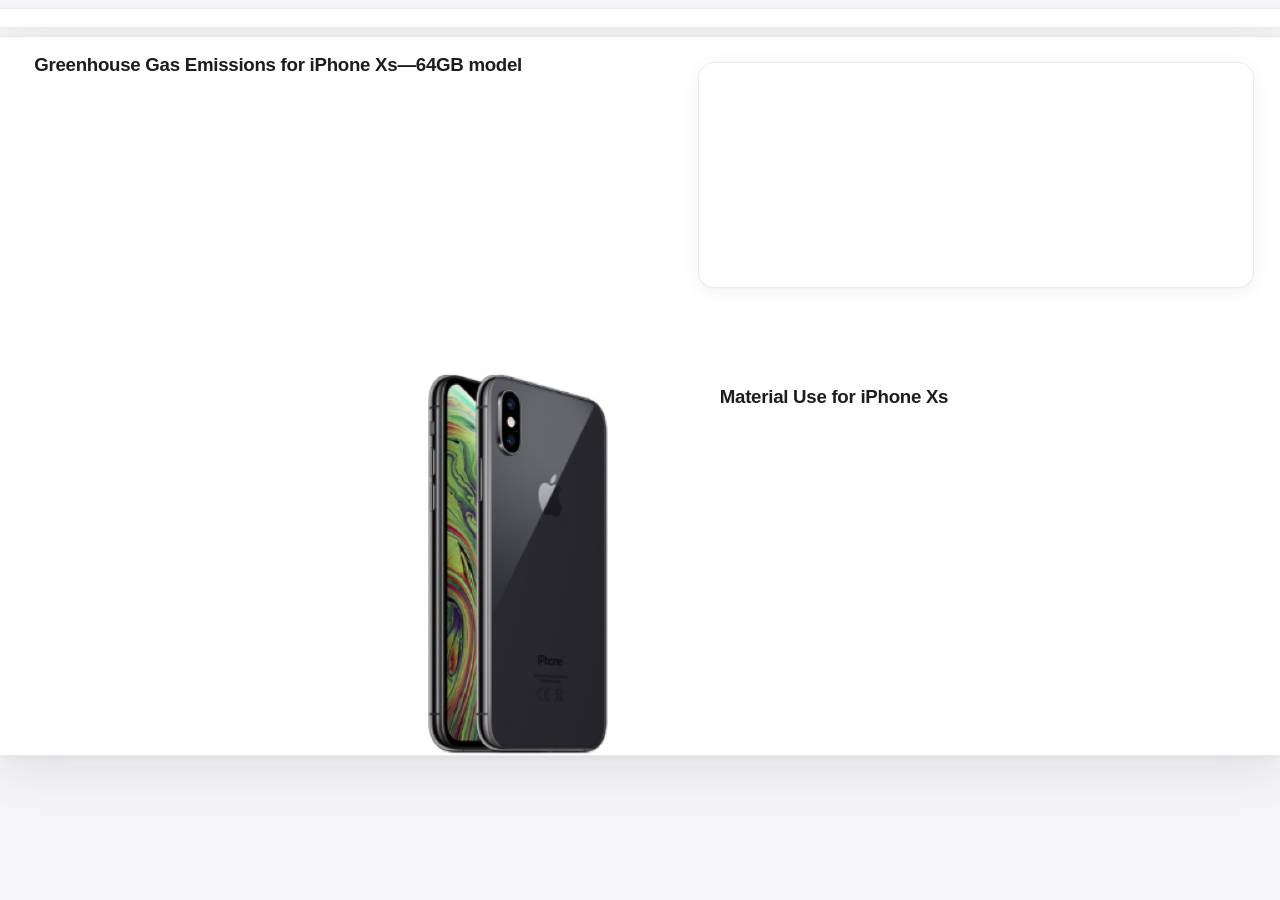
==== commit 5f56d314: "feat: implement seamless component cutaway preloading and hover reveals" ====
--- a/index.html
+++ b/index.html
@@ -21,6 +21,8 @@
     <div class="stage-container" id="interactive-stage">
       <!-- High-resolution iPhone hardware presentation cutout -->
       <img class="stage-bg-image" id="stage-phone-img" src="assets/phone_xs.png" alt="iPhone hardware presentation cutout" />
+      <!-- Seamless Component Cutaway Overlay (revealed on hover and click) -->
+      <img class="stage-bg-image stage-component-overlay" id="stage-component-img" alt="Component hardware reveal" aria-hidden="true" />
 
       <!-- Interactive SVG vector layer -->
       <svg class="interactive-svg-layer" viewBox="0 0 1024 576" preserveAspectRatio="xMidYMid meet">
--- a/css/style.css
+++ b/css/style.css
@@ -70,17 +70,15 @@
 
 .timeline-bar {
   display: flex;
-  align-items: center;
-  background: rgba(255, 255, 255, 0.88);
+  align-items: stretch;
+  background: rgba(255, 255, 255, 0.92);
   backdrop-filter: blur(20px);
   -webkit-backdrop-filter: blur(20px);
-  border: 1px solid rgba(0, 0, 0, 0.08);
-  border-radius: 0;
-  border-left: none;
-  border-right: none;
-  padding: 4px 12px;
-  box-shadow: 0 4px 18px rgba(0, 0, 0, 0.04), 0 1px 3px rgba(0, 0, 0, 0.02);
-  gap: 2px;
+  border-top: 1px solid rgba(0, 0, 0, 0.08);
+  border-bottom: 1px solid rgba(0, 0, 0, 0.08);
+  padding: 8px 12px 10px;
+  box-shadow: 0 4px 18px rgba(0, 0, 0, 0.04);
+  gap: 4px;
   width: 100%;
   justify-content: space-between;
   user-select: none;
@@ -89,19 +87,49 @@
 }
 
 body.studio-dark-theme .timeline-bar {
-  background: rgba(26, 26, 30, 0.88);
+  background: rgba(26, 26, 30, 0.92);
   border-color: rgba(255, 255, 255, 0.12);
   box-shadow: 0 6px 24px rgba(0, 0, 0, 0.4);
 }
 
+/* Continuous Timeline Track Line Graphic Joining the Years */
+.timeline-track-line {
+  position: absolute;
+  top: 25px; /* Aligned through center of .t-node-point */
+  left: 5.555%;
+  width: 88.888%;
+  height: 2px;
+  background: rgba(0, 0, 0, 0.12);
+  border-radius: 2px;
+  pointer-events: none;
+  z-index: 1;
+}
+
+body.studio-dark-theme .timeline-track-line {
+  background: rgba(255, 255, 255, 0.16);
+}
+
+.timeline-track-progress {
+  position: absolute;
+  top: 0;
+  left: 0;
+  height: 100%;
+  background: linear-gradient(90deg, #34c759, #30d158);
+  border-radius: 2px;
+  box-shadow: 0 0 8px rgba(52, 199, 89, 0.5);
+  transition: width 0.38s cubic-bezier(0.16, 1, 0.3, 1);
+}
+
+/* Timeline Node */
 .timeline-node {
   flex: 1;
-  display: inline-flex;
-  align-items: center;
-  justify-content: center;
-  gap: 4px;
-  padding: 4px 5px;
-  border-radius: 980px;
+  display: flex;
+  flex-direction: column;
+  align-items: center;
+  justify-content: flex-start;
+  gap: 5px;
+  padding: 0 3px;
+  border-radius: 12px;
   border: none;
   background: transparent;
   color: var(--text-secondary);
@@ -114,28 +142,121 @@
   outline: none;
   position: relative;
   overflow: visible;
-}
-
-.timeline-node:hover {
+  z-index: 2;
+}
+
+/* Year Header sitting on the timeline track */
+.t-year-header {
+  display: flex;
+  flex-direction: column;
+  align-items: center;
+  gap: 3px;
+  position: relative;
+  z-index: 3;
+}
+
+.t-year {
+  font-size: 11px;
+  font-weight: 600;
+  color: var(--text-tertiary);
+  letter-spacing: 0.02em;
+  padding: 1px 6px;
+  border-radius: 980px;
+  background: rgba(255, 255, 255, 0.9);
+  transition: all 0.25s ease;
+}
+
+body.studio-dark-theme .t-year {
+  background: rgba(26, 26, 30, 0.9);
+  color: var(--text-tertiary);
+}
+
+.timeline-node:hover .t-year {
   color: var(--text-primary);
+  transform: translateY(-1px);
+}
+
+.timeline-node.active .t-year {
+  color: #34c759;
+  font-weight: 700;
+  background: rgba(52, 199, 89, 0.12);
+}
+
+body.studio-dark-theme .timeline-node.active .t-year {
+  color: #34c759;
+  background: rgba(52, 199, 89, 0.18);
+}
+
+/* Node Point on the line */
+.t-node-point {
+  width: 8px;
+  height: 8px;
+  border-radius: 50%;
+  background: #ffffff;
+  border: 2px solid rgba(0, 0, 0, 0.25);
+  box-sizing: border-box;
+  transition: all 0.28s cubic-bezier(0.16, 1, 0.3, 1);
+  z-index: 4;
+}
+
+body.studio-dark-theme .t-node-point {
+  background: #1a1a1e;
+  border-color: rgba(255, 255, 255, 0.35);
+}
+
+.timeline-node:hover .t-node-point {
+  border-color: var(--text-primary);
+  transform: scale(1.25);
+}
+
+.t-node-point.passed-point {
+  border-color: #34c759;
+  background: #34c759;
+}
+
+.t-node-point.active-point {
+  width: 10px;
+  height: 10px;
+  border: 2px solid #ffffff;
+  background: #34c759;
+  box-shadow: 0 0 10px rgba(52, 199, 89, 0.85);
+  transform: scale(1.25);
+}
+
+body.studio-dark-theme .t-node-point.active-point {
+  border-color: #1a1a1e;
+}
+
+/* Device Row Below the Year Axis */
+.t-device-row {
+  display: inline-flex;
+  align-items: center;
+  justify-content: center;
+  gap: 5px;
+  padding: 3px 8px;
+  border-radius: 980px;
+  transition: all 0.25s ease;
+  background: transparent;
+  white-space: nowrap;
+}
+
+.timeline-node:hover .t-device-row {
   background: rgba(0, 0, 0, 0.04);
   transform: translateY(-1px);
 }
 
-body.studio-dark-theme .timeline-node:hover {
+body.studio-dark-theme .timeline-node:hover .t-device-row {
   background: rgba(255, 255, 255, 0.08);
-  color: #ffffff;
-}
-
-.timeline-node.active {
+}
+
+.timeline-node.active .t-device-row {
   background: #1d1d1f;
   color: #ffffff;
-  font-weight: 600;
   box-shadow: 0 3px 12px rgba(0, 0, 0, 0.18);
   transform: translateY(-1px);
 }
 
-body.studio-dark-theme .timeline-node.active {
+body.studio-dark-theme .timeline-node.active .t-device-row {
   background: #2c2c30;
   color: #ffffff;
   box-shadow: 0 4px 16px rgba(0, 0, 0, 0.6);
@@ -185,22 +306,15 @@
   z-index: 100;
 }
 
-.timeline-node .t-year {
-  font-size: 10px;
-  font-weight: 500;
-  opacity: 0.6;
-  letter-spacing: 0.02em;
-}
-
-.timeline-node.active .t-year {
-  opacity: 0.9;
-  color: #34c759;
-}
-
 .timeline-node .t-name {
   font-size: 11.5px;
   font-weight: 600;
   letter-spacing: -0.01em;
+  color: var(--text-primary);
+}
+
+.timeline-node.active .t-name {
+  color: #ffffff;
 }
 
 .timeline-node .t-co2 {
@@ -217,15 +331,6 @@
 .timeline-node.active .t-co2 {
   background: rgba(255, 255, 255, 0.22);
   color: #ffffff;
-}
-
-.timeline-node .t-dot {
-  width: 4px;
-  height: 4px;
-  border-radius: 50%;
-  background: #34c759;
-  display: inline-block;
-  box-shadow: 0 0 6px rgba(52, 199, 89, 0.6);
 }
 
 /* ---------------- The Main Stage Canvas (Slide Presentation) ---------------- */
@@ -270,12 +375,24 @@
   user-select: none;
   pointer-events: none;
   z-index: 1;
-  transition: opacity 0.25s ease, filter 0.4s ease, transform 0.3s cubic-bezier(0.16, 1, 0.3, 1);
+  transition: opacity 0.25s ease, filter 0.4s ease;
 }
 
 .stage-bg-image.phone-fade-out {
   opacity: 0;
-  transform: scale(0.985);
+}
+
+/* Seamless Component Reveal Overlay */
+.stage-component-overlay {
+  z-index: 2;
+  opacity: 0;
+  pointer-events: none;
+  transition: opacity 0.22s cubic-bezier(0.16, 1, 0.3, 1);
+  will-change: opacity;
+}
+
+.stage-component-overlay.visible {
+  opacity: 1;
 }
 
 body.studio-dark-theme .stage-bg-image {
@@ -411,22 +528,25 @@
 }
 
 .mesh-active {
-  fill-opacity: 0.28 !important;
-  stroke-opacity: 1 !important;
-  stroke-width: 3.5 !important;
-  filter: drop-shadow(0 0 16px currentColor) !important;
+  fill-opacity: 0.05 !important;
+  stroke-opacity: 0.85 !important;
+  stroke-width: 2px !important;
+  filter: drop-shadow(0 0 10px currentColor) !important;
   animation: pulse-mesh 2.4s infinite ease-in-out;
 }
 
 @keyframes pulse-mesh {
   0% {
-    fill-opacity: 0.24;
+    fill-opacity: 0.03;
+    stroke-opacity: 0.7;
   }
   50% {
-    fill-opacity: 0.42;
+    fill-opacity: 0.1;
+    stroke-opacity: 1;
   }
   100% {
-    fill-opacity: 0.24;
+    fill-opacity: 0.03;
+    stroke-opacity: 0.7;
   }
 }
 
@@ -698,11 +818,57 @@
   transform: scale(1.03);
 }
 
+.info-component-main {
+  display: flex;
+  align-items: stretch;
+  gap: 10px;
+  margin-bottom: 8px;
+}
+
+.info-component-badge-preview {
+  width: 48px;
+  height: 48px;
+  flex-shrink: 0;
+  border-radius: 10px;
+  background: rgba(0, 0, 0, 0.03);
+  border: 1px solid rgba(0, 0, 0, 0.08);
+  display: flex;
+  align-items: center;
+  justify-content: center;
+  padding: 3px;
+  box-shadow: 0 2px 8px rgba(0, 0, 0, 0.04);
+  overflow: hidden;
+  transition: transform 0.22s ease, box-shadow 0.22s ease;
+}
+
+body.studio-dark-theme .info-component-badge-preview {
+  background: rgba(255, 255, 255, 0.05);
+  border-color: rgba(255, 255, 255, 0.12);
+  box-shadow: 0 3px 12px rgba(0, 0, 0, 0.35);
+}
+
+.info-component-badge-preview:hover {
+  transform: scale(1.08);
+}
+
+.info-badge-render-img {
+  max-width: 100%;
+  max-height: 100%;
+  object-fit: contain;
+  display: block;
+  filter: drop-shadow(0 2px 4px rgba(0, 0, 0, 0.16));
+}
+
 .info-kpi-row {
   display: grid;
   grid-template-columns: 1fr 1fr 1fr;
   gap: 8px;
   margin-bottom: 8px;
+}
+
+.info-kpi-row.with-badge {
+  flex: 1;
+  margin-bottom: 0;
 }
 
 .info-kpi-box {
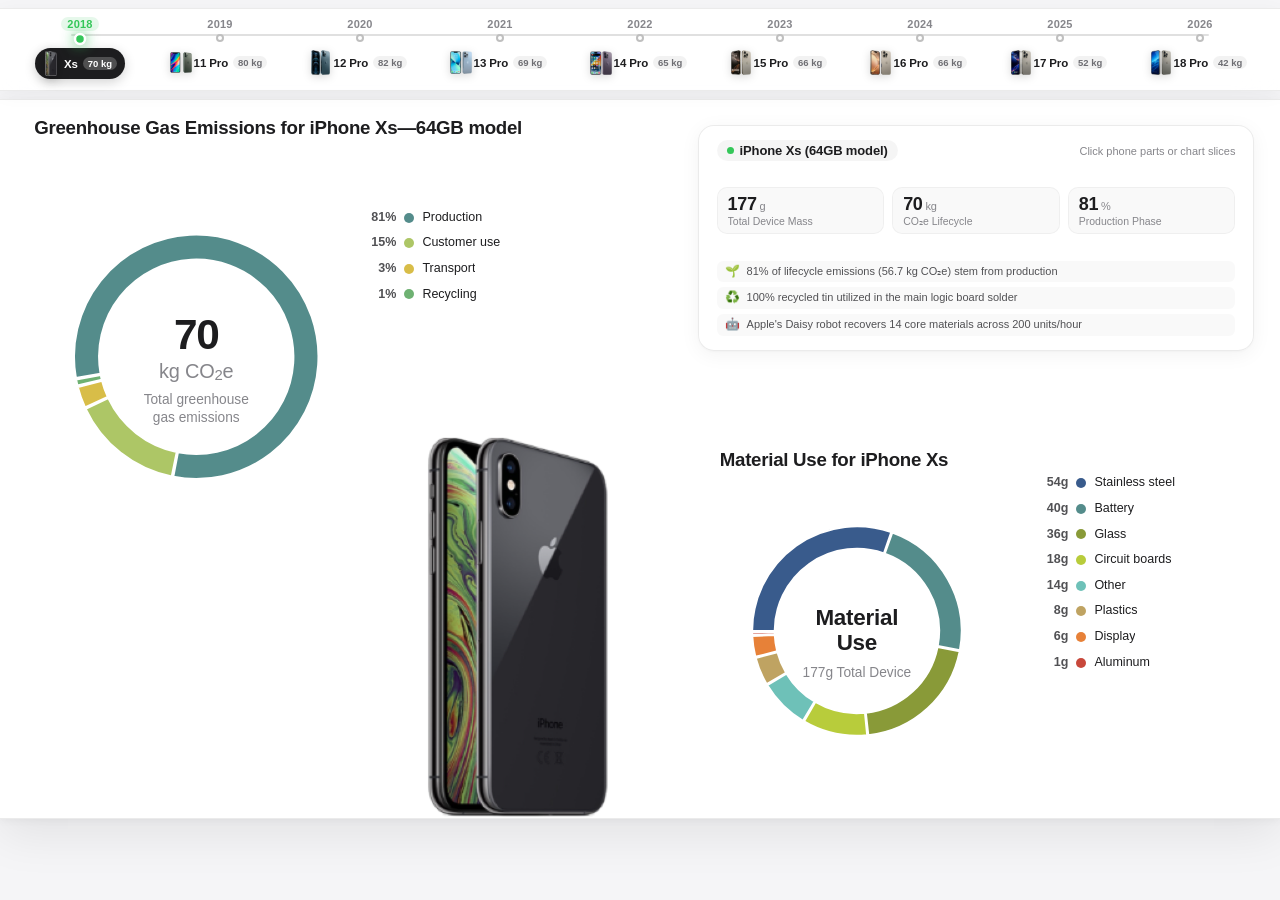
==== commit 42d73880: "Big changes" ====
--- a/index.html
+++ b/index.html
@@ -5,7 +5,8 @@
   <meta name="viewport" content="width=device-width, initial-scale=1.0" />
   <title>iPhone Xs Environmental Report — Interactive Lifecycle Assessment</title>
   <meta name="description" content="Interactive lifecycle greenhouse gas emissions and material use breakdown for iPhone Xs. Click various parts of the phone to inspect component impacts." />
-  <link rel="stylesheet" href="css/style.css" />
+  <link rel="stylesheet" href="css/style.css?v=6" />
+  <link rel="icon" href="data:image/svg+xml,<svg xmlns=%22http://www.w3.org/2000/svg%22 viewBox=%220 0 100 100%22><text y=%22.9em%22 font-size=%2290%22>🌱</text></svg>" />
 </head>
 <body>
 
@@ -74,9 +75,9 @@
   </main>
 
   <!-- Scripts -->
-  <script src="js/data.js"></script>
-  <script src="js/charts.js"></script>
-  <script src="js/phone-hotspots.js"></script>
-  <script src="js/app.js"></script>
+  <script src="js/data.js?v=6"></script>
+  <script src="js/charts.js?v=6"></script>
+  <script src="js/phone-hotspots.js?v=6"></script>
+  <script src="js/app.js?v=6"></script>
 </body>
 </html>
--- a/css/style.css
+++ b/css/style.css
@@ -511,43 +511,27 @@
   fill: var(--apple-blue);
 }
 
-/* ---------------- Phone Hotspot Mesh Overlay ---------------- */
+/* ---------------- Phone Hotspot Hit Areas (Invisible overlay) ---------------- */
 .phone-mesh-part {
   cursor: pointer;
-  fill-opacity: 0.001; /* Invisible hit area by default */
-  stroke-opacity: 0;
-  stroke-width: 2.5;
-  transition: all 0.3s cubic-bezier(0.16, 1, 0.3, 1);
+  fill: transparent !important;
+  fill-opacity: 0 !important;
+  stroke: none !important;
+  stroke-opacity: 0 !important;
+  stroke-width: 0 !important;
+  filter: none !important;
+  pointer-events: auto;
 }
 
 .phone-mesh-part:hover,
-.mesh-hovered {
-  fill-opacity: 0.18 !important;
-  stroke-opacity: 0.9 !important;
-  filter: drop-shadow(0 0 10px currentColor);
-}
-
+.mesh-hovered,
 .mesh-active {
-  fill-opacity: 0.05 !important;
-  stroke-opacity: 0.85 !important;
-  stroke-width: 2px !important;
-  filter: drop-shadow(0 0 10px currentColor) !important;
-  animation: pulse-mesh 2.4s infinite ease-in-out;
-}
-
-@keyframes pulse-mesh {
-  0% {
-    fill-opacity: 0.03;
-    stroke-opacity: 0.7;
-  }
-  50% {
-    fill-opacity: 0.1;
-    stroke-opacity: 1;
-  }
-  100% {
-    fill-opacity: 0.03;
-    stroke-opacity: 0.7;
-  }
+  fill: transparent !important;
+  fill-opacity: 0 !important;
+  stroke: none !important;
+  stroke-opacity: 0 !important;
+  stroke-width: 0 !important;
+  filter: none !important;
 }
 
 /* ---------------- Part Hover Tooltip ---------------- */
